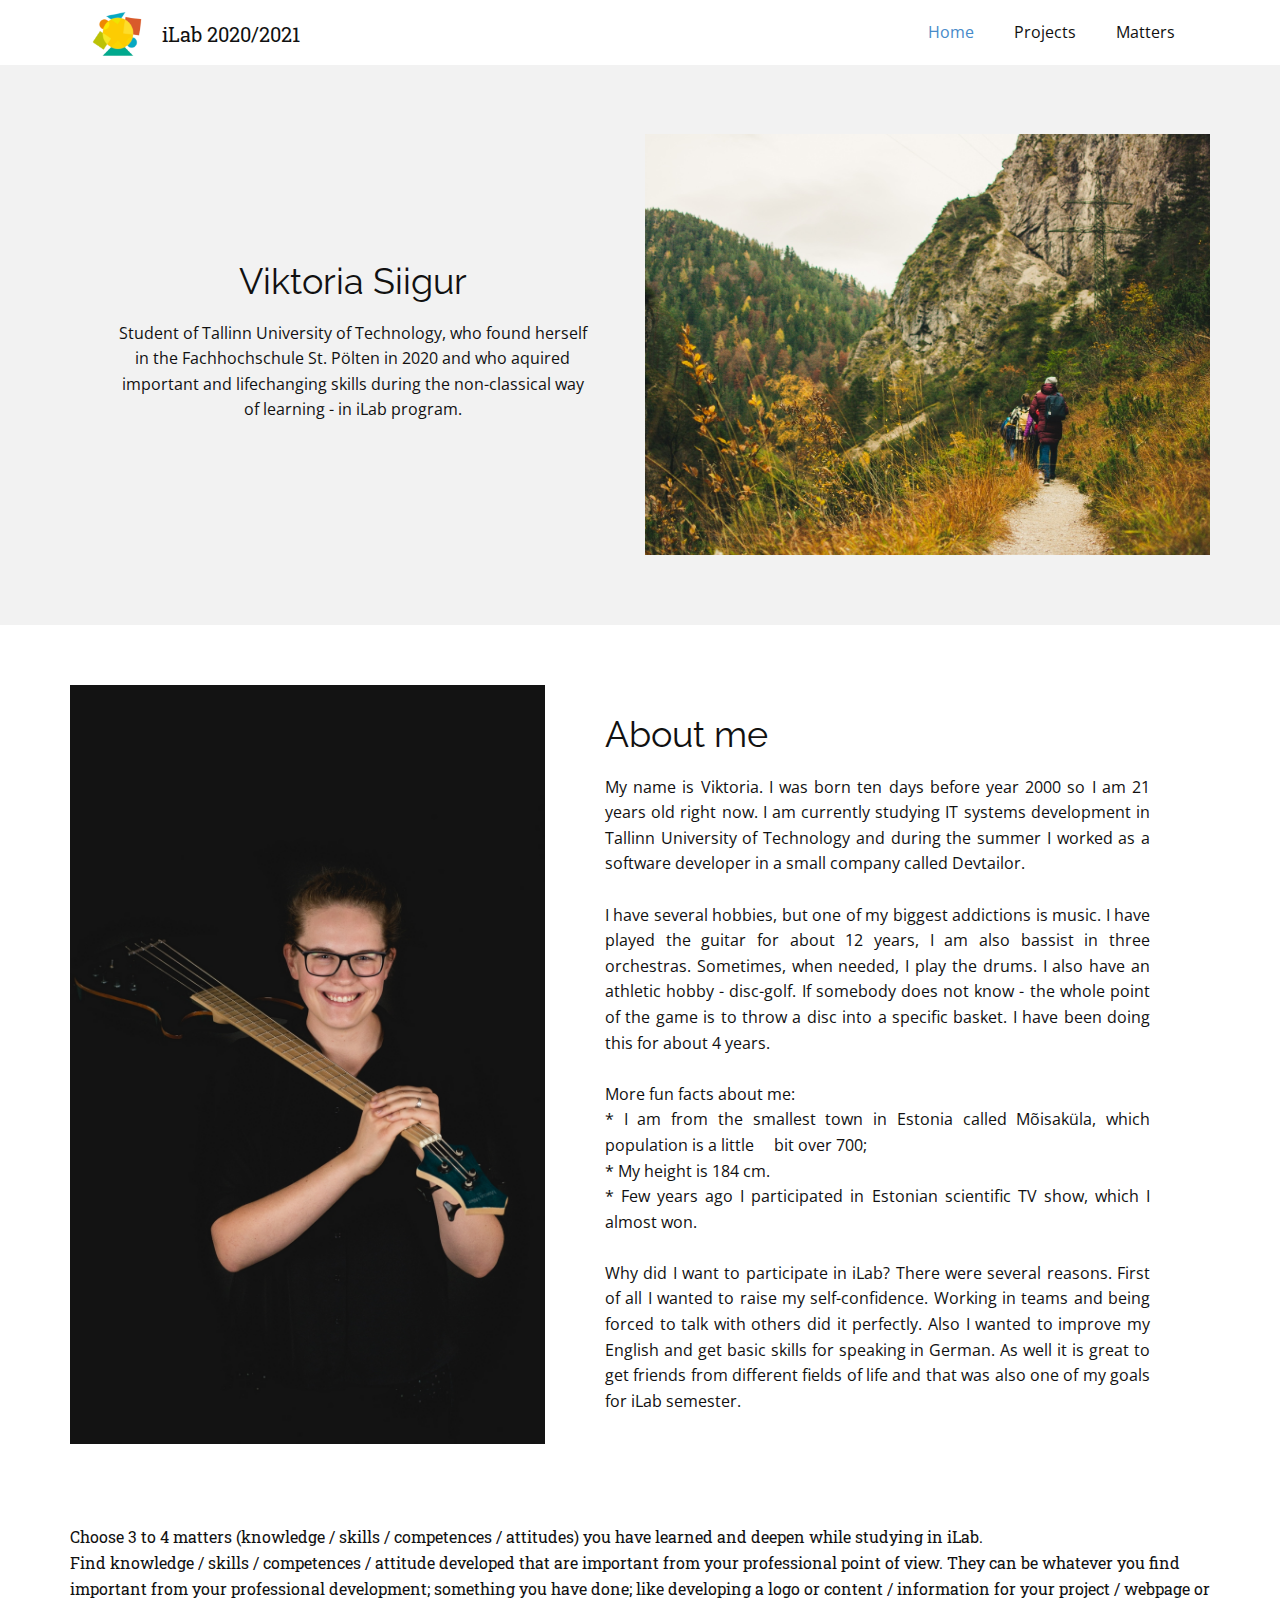
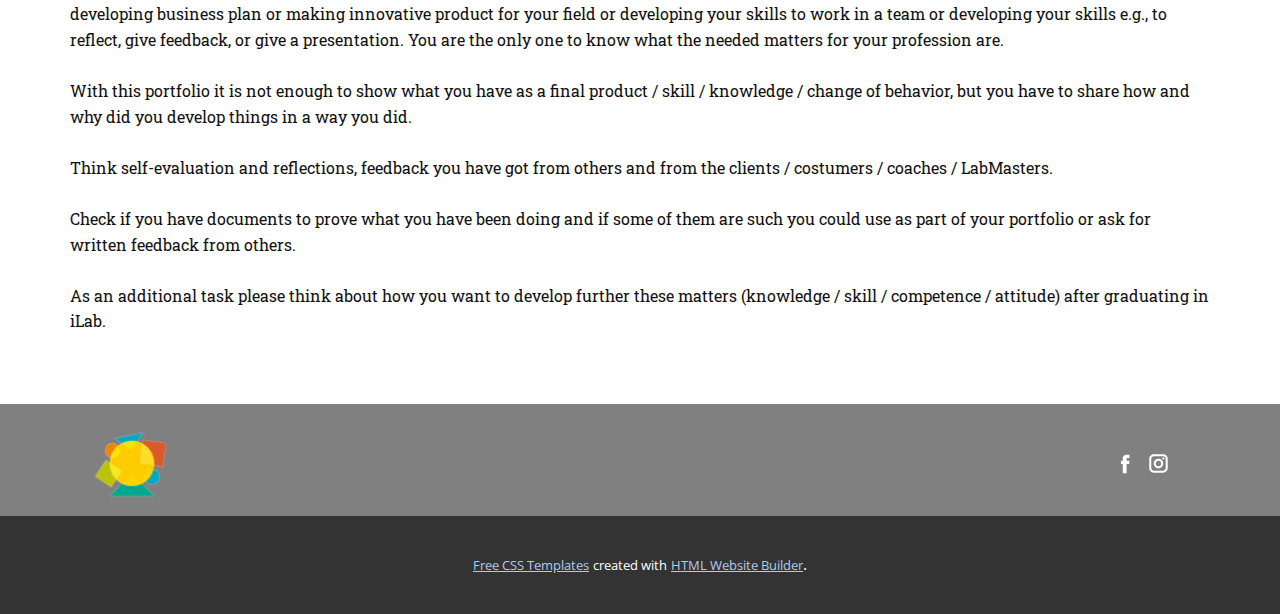
==== index.html @ 85424d56 "first commit" ====
<!DOCTYPE html>
<html style="font-size: 16px;">
  <head>
    <meta name="viewport" content="width=device-width, initial-scale=1.0">
    <meta charset="utf-8">
    <meta name="keywords" content="writing courses, About our students, Online Writing Classes,Learning, and Community, 01, 02, 03, 04, How to Describe Nature, Questions?&nbsp;Comments?">
    <meta name="description" content="">
    <meta name="page_type" content="np-template-header-footer-from-plugin">
    <title>Home</title>
    <link rel="stylesheet" href="nicepage.css" media="screen">
<link rel="stylesheet" href="Home.css" media="screen">
    <script class="u-script" type="text/javascript" src="jquery.js" defer=""></script>
    <script class="u-script" type="text/javascript" src="nicepage.js" defer=""></script>
    <meta name="generator" content="Nicepage 3.3.3, nicepage.com">
    <link id="u-theme-google-font" rel="stylesheet" href="https://fonts.googleapis.com/css?family=Raleway:100,100i,200,200i,300,300i,400,400i,500,500i,600,600i,700,700i,800,800i,900,900i|Open+Sans:300,300i,400,400i,600,600i,700,700i,800,800i">
    <link id="u-page-google-font" rel="stylesheet" href="https://fonts.googleapis.com/css?family=Roboto+Slab:100,300,400,700">
    
    
    
    
    <script type="application/ld+json">{
		"@context": "http://schema.org",
		"@type": "Organization",
		"name": "",
		"url": "index.html",
		"sameAs": [
				"https://facebook.com/viktoria.siigur",
				"https://www.instagram.com/viktoriasiigur"
		]
}</script>
    <meta property="og:title" content="Home">
    <meta property="og:type" content="website">
    <meta name="theme-color" content="#478ac9">
    <link rel="canonical" href="index.html">
    <meta property="og:url" content="index.html">
  </head>
  <body data-home-page="Home.html" data-home-page-title="Home" class="u-body"><header class="u-clearfix u-header u-header" id="sec-147c"><div class="u-clearfix u-sheet u-sheet-1">
        <nav class="u-menu u-menu-dropdown u-offcanvas u-menu-1" data-responsive-from="MD">
          <div class="menu-collapse" style="font-size: 1rem; letter-spacing: 0px;">
            <a class="u-button-style u-custom-left-right-menu-spacing u-custom-padding-bottom u-custom-top-bottom-menu-spacing u-nav-link u-text-active-palette-1-base u-text-hover-palette-2-base" href="#">
              <svg><use xmlns:xlink="http://www.w3.org/1999/xlink" xlink:href="#menu-hamburger"></use></svg>
              <svg version="1.1" xmlns="http://www.w3.org/2000/svg" xmlns:xlink="http://www.w3.org/1999/xlink"><defs><symbol id="menu-hamburger" viewBox="0 0 16 16" style="width: 16px; height: 16px;"><rect y="1" width="16" height="2"></rect><rect y="7" width="16" height="2"></rect><rect y="13" width="16" height="2"></rect>
</symbol>
</defs></svg>
            </a>
          </div>
          <div class="u-custom-menu u-nav-container">
            <ul class="u-nav u-unstyled u-nav-1"><li class="u-nav-item"><a class="u-button-style u-nav-link u-text-active-palette-1-base u-text-hover-palette-2-base" href="Home.html" style="padding: 10px 20px;">Home</a>
</li><li class="u-nav-item"><a class="u-button-style u-nav-link u-text-active-palette-1-base u-text-hover-palette-2-base" href="Projects.html" style="padding: 10px 20px;">Projects</a>
</li><li class="u-nav-item"><a class="u-button-style u-nav-link u-text-active-palette-1-base u-text-hover-palette-2-base" href="Matters.html" style="padding: 10px 20px;">Matters</a>
</li></ul>
          </div>
          <div class="u-custom-menu u-nav-container-collapse">
            <div class="u-black u-container-style u-inner-container-layout u-opacity u-opacity-95 u-sidenav">
              <div class="u-sidenav-overflow">
                <div class="u-menu-close"></div>
                <ul class="u-align-center u-nav u-popupmenu-items u-unstyled u-nav-2"><li class="u-nav-item"><a class="u-button-style u-nav-link" href="Home.html" style="padding: 10px 20px;">Home</a>
</li><li class="u-nav-item"><a class="u-button-style u-nav-link" href="Projects.html" style="padding: 10px 20px;">Projects</a>
</li><li class="u-nav-item"><a class="u-button-style u-nav-link" href="Matters.html" style="padding: 10px 20px;">Matters</a>
</li></ul>
              </div>
            </div>
            <div class="u-black u-menu-overlay u-opacity u-opacity-70"></div>
          </div>
        </nav>
        <img src="images/ilab-logo.png" alt="" class="u-image u-image-default u-preserve-proportions u-image-1" data-image-width="196" data-image-height="182">
        <p class="u-custom-font u-font-roboto-slab u-text u-text-1">iLab 2020/2021</p>
      </div></header>
    <section class="u-clearfix u-grey-5 u-section-1" id="sec-17df">
      <div class="u-clearfix u-sheet u-sheet-1">
        <div class="u-clearfix u-expanded-width u-gutter-10 u-layout-wrap u-layout-wrap-1">
          <div class="u-layout" style="">
            <div class="u-layout-row" style="">
              <div class="u-container-style u-layout-cell u-left-cell u-size-30 u-size-xs-60 u-layout-cell-1" src="">
                <div class="u-container-layout u-container-layout-1">
                  <h2 class="u-align-center u-text u-text-1">Viktoria Siigur</h2>
                  <p class="u-align-center u-text u-text-2">Student of Tallinn University of Technology, who found herself in the Fachhochschule St. Pölten in 2020 and who aquired important and lifechanging skills during the non-classical way of learning - in iLab program.</p>
                </div>
              </div>
              <div class="u-align-center u-container-style u-image u-layout-cell u-right-cell u-size-30 u-size-xs-60 u-image-1" src="" data-image-width="6000" data-image-height="4000">
                <div class="u-container-layout u-container-layout-2" src=""></div>
              </div>
            </div>
          </div>
        </div>
      </div>
    </section>
    <section class="u-clearfix u-section-2" id="sec-6fb1">
      <div class="u-clearfix u-sheet u-valign-middle u-sheet-1">
        <div class="u-clearfix u-expanded-width u-gutter-0 u-layout-spacing-vertical u-layout-wrap u-layout-wrap-1">
          <div class="u-layout">
            <div class="u-layout-row">
              <div class="u-container-style u-image u-layout-cell u-left-cell u-size-25 u-image-1" data-image-width="2203" data-image-height="3300">
                <div class="u-container-layout u-container-layout-1"></div>
              </div>
              <div class="u-container-style u-layout-cell u-right-cell u-size-35 u-layout-cell-2" src="">
                <div class="u-container-layout u-valign-bottom u-container-layout-2">
                  <h2 class="u-align-left u-text u-text-1">About me</h2>
                  <p class="u-align-justify u-text u-text-2">My name is Viktoria. I was born ten days before year 2000 so I am 21 years old right now. I am currently studying IT systems development in Tallinn University of Technology and during the summer I worked as a software developer in a small company called Devtailor.&nbsp;<br>
                    <br>I have several hobbies, but one of my biggest addictions is music. I have played the guitar for about 12 years, I am also bassist in three orchestras. Sometimes, when needed, I play the drums.&nbsp;I also have an athletic hobby - disc-golf. If somebody does not know - the whole point of the game is to throw a disc into a specific basket. I have been doing this for about 4 years.&nbsp;<br>
                    <br>More fun facts about me:<br>* I am from the smallest town in Estonia called Mõisaküla, which population is a little&nbsp; &nbsp; &nbsp;bit over 700;&nbsp;<br>* My height is 184 cm.<br>* Few years ago I participated in Estonian scientific TV show, which I almost won.<br>
                    <br>Why did I want to participate in iLab? There were several reasons. First of all I wanted to raise my self-confidence. Working in teams and being forced to talk with others did it perfectly. Also I wanted to improve my English and get basic skills for speaking in German. As well it is great to get friends from different fields of life and that was also one of my goals for iLab semester.&nbsp;
                  </p>
                </div>
              </div>
            </div>
          </div>
        </div>
      </div>
    </section>
    <section class="u-clearfix u-section-3" id="sec-59cd">
      <div class="u-clearfix u-sheet u-sheet-1">
        <p class="u-custom-font u-font-roboto-slab u-text u-text-1">Choose 3 to 4 matters (knowledge / skills / competences / attitudes) you have learned and deepen while studying in iLab.&nbsp;<br>Find knowledge / skills / competences / attitude developed that are important from your professional point of view. They can be whatever you find important from your professional development; something you have done; like developing a logo or content / information for your project / webpage or developing business plan or making innovative product for your field or developing your skills to work in a team or developing your skills e.g., to reflect, give feedback, or give a presentation. You are the only one to know what the needed matters for your profession are.<br>&nbsp;<br>With this portfolio it is not enough to show what you have as a final product / skill / knowledge / change of behavior, but you have to share&nbsp;how and why&nbsp;did you develop things in a way you did.&nbsp;<br>
          <br>Think self-evaluation and reflections, feedback you have got from others and from the clients / costumers / coaches / LabMasters.&nbsp;<br>
          <br>Check if you have documents to prove what you have been doing and if some of them are such you could use as part of your portfolio or ask for written feedback from others.<br>
          <br>As an additional task please think about how you want to develop further these matters (knowledge / skill / competence / attitude) after graduating in iLab.
        </p>
      </div>
    </section>
    
    
    <footer class="u-align-center-md u-align-center-sm u-align-center-xs u-clearfix u-footer u-grey-50 u-footer" id="sec-589f"><div class="u-clearfix u-sheet u-sheet-1">
        <div class="u-align-left u-social-icons u-spacing-10 u-social-icons-1">
          <a class="u-social-url" target="_blank" href="https://facebook.com/viktoria.siigur"><span class="u-icon u-icon-circle u-social-facebook u-social-type-logo u-icon-1"><svg class="u-svg-link" preserveAspectRatio="xMidYMin slice" viewBox="0 0 112 112" style=""><use xmlns:xlink="http://www.w3.org/1999/xlink" xlink:href="#svg-b3be"></use></svg><svg xmlns="http://www.w3.org/2000/svg" xmlns:xlink="http://www.w3.org/1999/xlink" version="1.1" xml:space="preserve" class="u-svg-content" viewBox="0 0 112 112" x="0px" y="0px" id="svg-b3be"><path d="M75.5,28.8H65.4c-1.5,0-4,0.9-4,4.3v9.4h13.9l-1.5,15.8H61.4v45.1H42.8V58.3h-8.8V42.4h8.8V32.2 c0-7.4,3.4-18.8,18.8-18.8h13.8v15.4H75.5z"></path></svg></span>
          </a>
          <a class="u-social-url" target="_blank" href="https://www.instagram.com/viktoriasiigur"><span class="u-icon u-icon-circle u-social-instagram u-social-type-logo u-icon-2"><svg class="u-svg-link" preserveAspectRatio="xMidYMin slice" viewBox="0 0 112 112" style=""><use xmlns:xlink="http://www.w3.org/1999/xlink" xlink:href="#svg-a861"></use></svg><svg xmlns="http://www.w3.org/2000/svg" xmlns:xlink="http://www.w3.org/1999/xlink" version="1.1" xml:space="preserve" class="u-svg-content" viewBox="0 0 112 112" x="0px" y="0px" id="svg-a861"><path d="M55.9,32.9c-12.8,0-23.2,10.4-23.2,23.2s10.4,23.2,23.2,23.2s23.2-10.4,23.2-23.2S68.7,32.9,55.9,32.9z M55.9,69.4c-7.4,0-13.3-6-13.3-13.3c-0.1-7.4,6-13.3,13.3-13.3s13.3,6,13.3,13.3C69.3,63.5,63.3,69.4,55.9,69.4z"></path><path d="M79.7,26.8c-3,0-5.4,2.5-5.4,5.4s2.5,5.4,5.4,5.4c3,0,5.4-2.5,5.4-5.4S82.7,26.8,79.7,26.8z"></path><path d="M78.2,11H33.5C21,11,10.8,21.3,10.8,33.7v44.7c0,12.6,10.2,22.8,22.7,22.8h44.7c12.6,0,22.7-10.2,22.7-22.7 V33.7C100.8,21.1,90.6,11,78.2,11z M91,78.4c0,7.1-5.8,12.8-12.8,12.8H33.5c-7.1,0-12.8-5.8-12.8-12.8V33.7 c0-7.1,5.8-12.8,12.8-12.8h44.7c7.1,0,12.8,5.8,12.8,12.8V78.4z"></path></svg></span>
          </a>
        </div>
        <img src="images/ilab-logo.png" alt="" class="u-image u-image-default u-preserve-proportions u-image-1" data-image-width="196" data-image-height="182">
      </div></footer>
    <section class="u-backlink u-clearfix u-grey-80">
      <a class="u-link" href="https://nicepage.com/css-templates" target="_blank">
        <span>Free CSS Templates</span>
      </a>
      <p class="u-text">
        <span>created with</span>
      </p>
      <a class="u-link" href="https://nicepage.com/html-website-builder" target="_blank">
        <span>HTML Website Builder</span>
      </a>. 
    </section>
  </body>
</html>
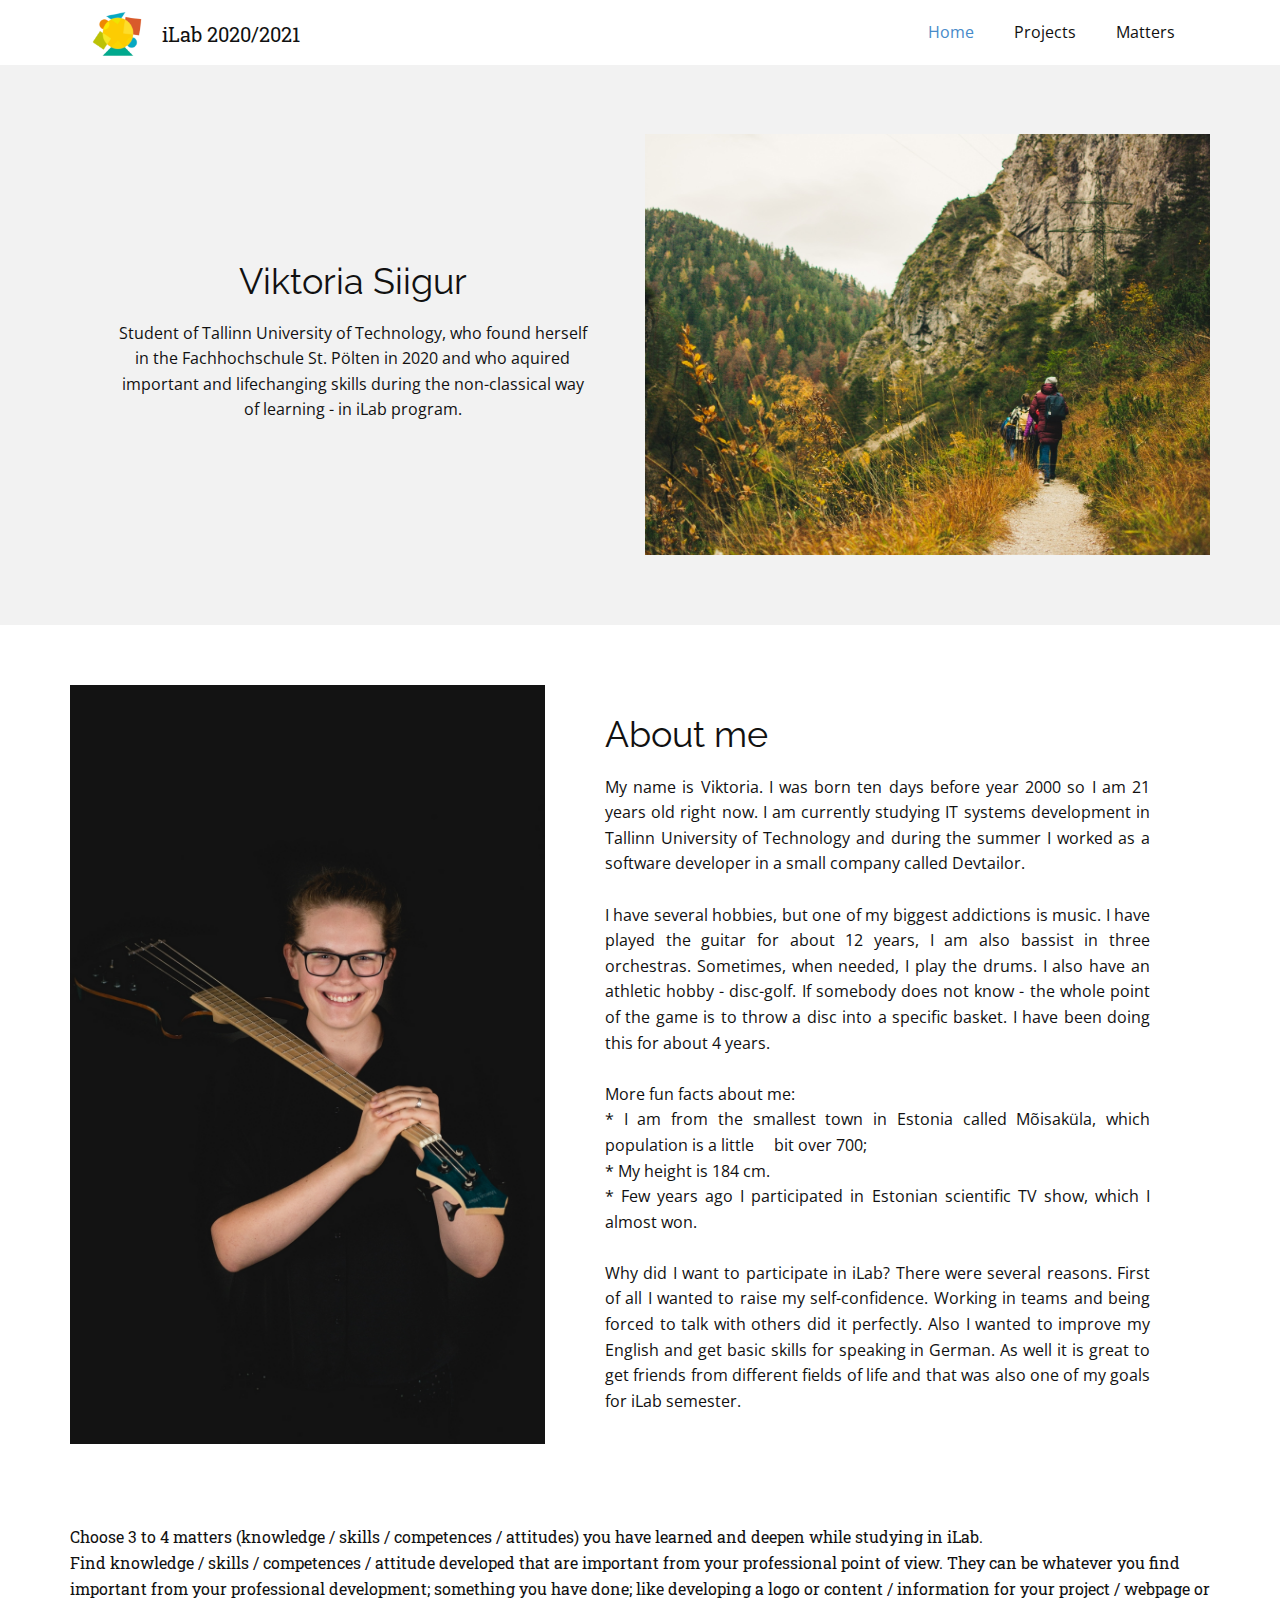
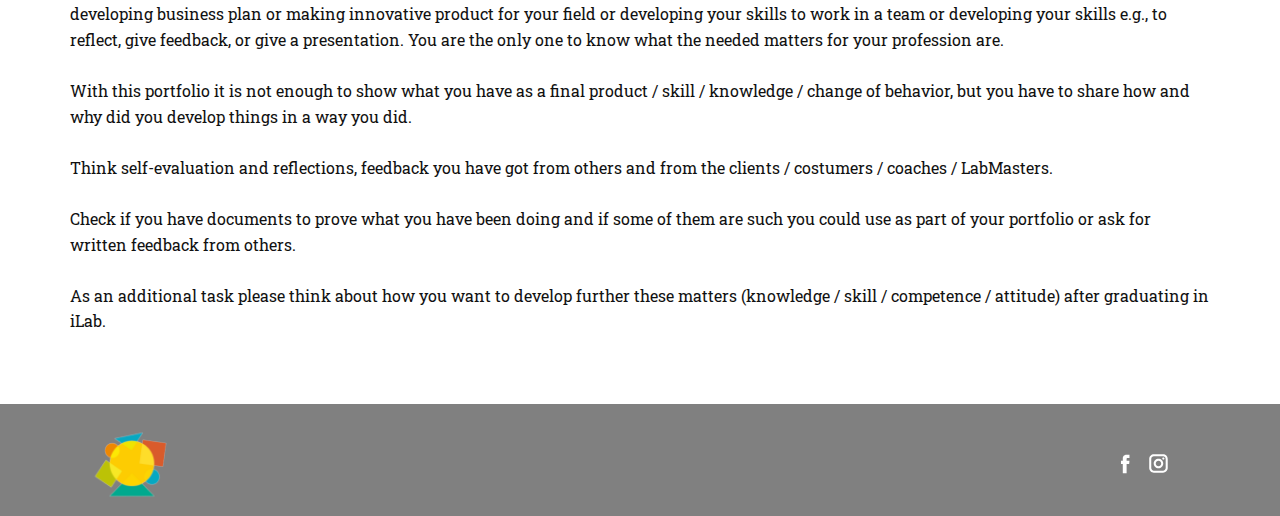
==== commit 7548c241: "text done" ====
--- a/index.html
+++ b/index.html
@@ -14,10 +14,10 @@
     <meta name="generator" content="Nicepage 3.3.3, nicepage.com">
     <link id="u-theme-google-font" rel="stylesheet" href="https://fonts.googleapis.com/css?family=Raleway:100,100i,200,200i,300,300i,400,400i,500,500i,600,600i,700,700i,800,800i,900,900i|Open+Sans:300,300i,400,400i,600,600i,700,700i,800,800i">
     <link id="u-page-google-font" rel="stylesheet" href="https://fonts.googleapis.com/css?family=Roboto+Slab:100,300,400,700">
-    
-    
-    
-    
+
+
+
+
     <script type="application/ld+json">{
 		"@context": "http://schema.org",
 		"@type": "Organization",
@@ -117,8 +117,8 @@
         </p>
       </div>
     </section>
-    
-    
+
+
     <footer class="u-align-center-md u-align-center-sm u-align-center-xs u-clearfix u-footer u-grey-50 u-footer" id="sec-589f"><div class="u-clearfix u-sheet u-sheet-1">
         <div class="u-align-left u-social-icons u-spacing-10 u-social-icons-1">
           <a class="u-social-url" target="_blank" href="https://facebook.com/viktoria.siigur"><span class="u-icon u-icon-circle u-social-facebook u-social-type-logo u-icon-1"><svg class="u-svg-link" preserveAspectRatio="xMidYMin slice" viewBox="0 0 112 112" style=""><use xmlns:xlink="http://www.w3.org/1999/xlink" xlink:href="#svg-b3be"></use></svg><svg xmlns="http://www.w3.org/2000/svg" xmlns:xlink="http://www.w3.org/1999/xlink" version="1.1" xml:space="preserve" class="u-svg-content" viewBox="0 0 112 112" x="0px" y="0px" id="svg-b3be"><path d="M75.5,28.8H65.4c-1.5,0-4,0.9-4,4.3v9.4h13.9l-1.5,15.8H61.4v45.1H42.8V58.3h-8.8V42.4h8.8V32.2 c0-7.4,3.4-18.8,18.8-18.8h13.8v15.4H75.5z"></path></svg></span>
@@ -128,16 +128,6 @@
         </div>
         <img src="images/ilab-logo.png" alt="" class="u-image u-image-default u-preserve-proportions u-image-1" data-image-width="196" data-image-height="182">
       </div></footer>
-    <section class="u-backlink u-clearfix u-grey-80">
-      <a class="u-link" href="https://nicepage.com/css-templates" target="_blank">
-        <span>Free CSS Templates</span>
-      </a>
-      <p class="u-text">
-        <span>created with</span>
-      </p>
-      <a class="u-link" href="https://nicepage.com/html-website-builder" target="_blank">
-        <span>HTML Website Builder</span>
-      </a>. 
-    </section>
+
   </body>
-</html>+</html>
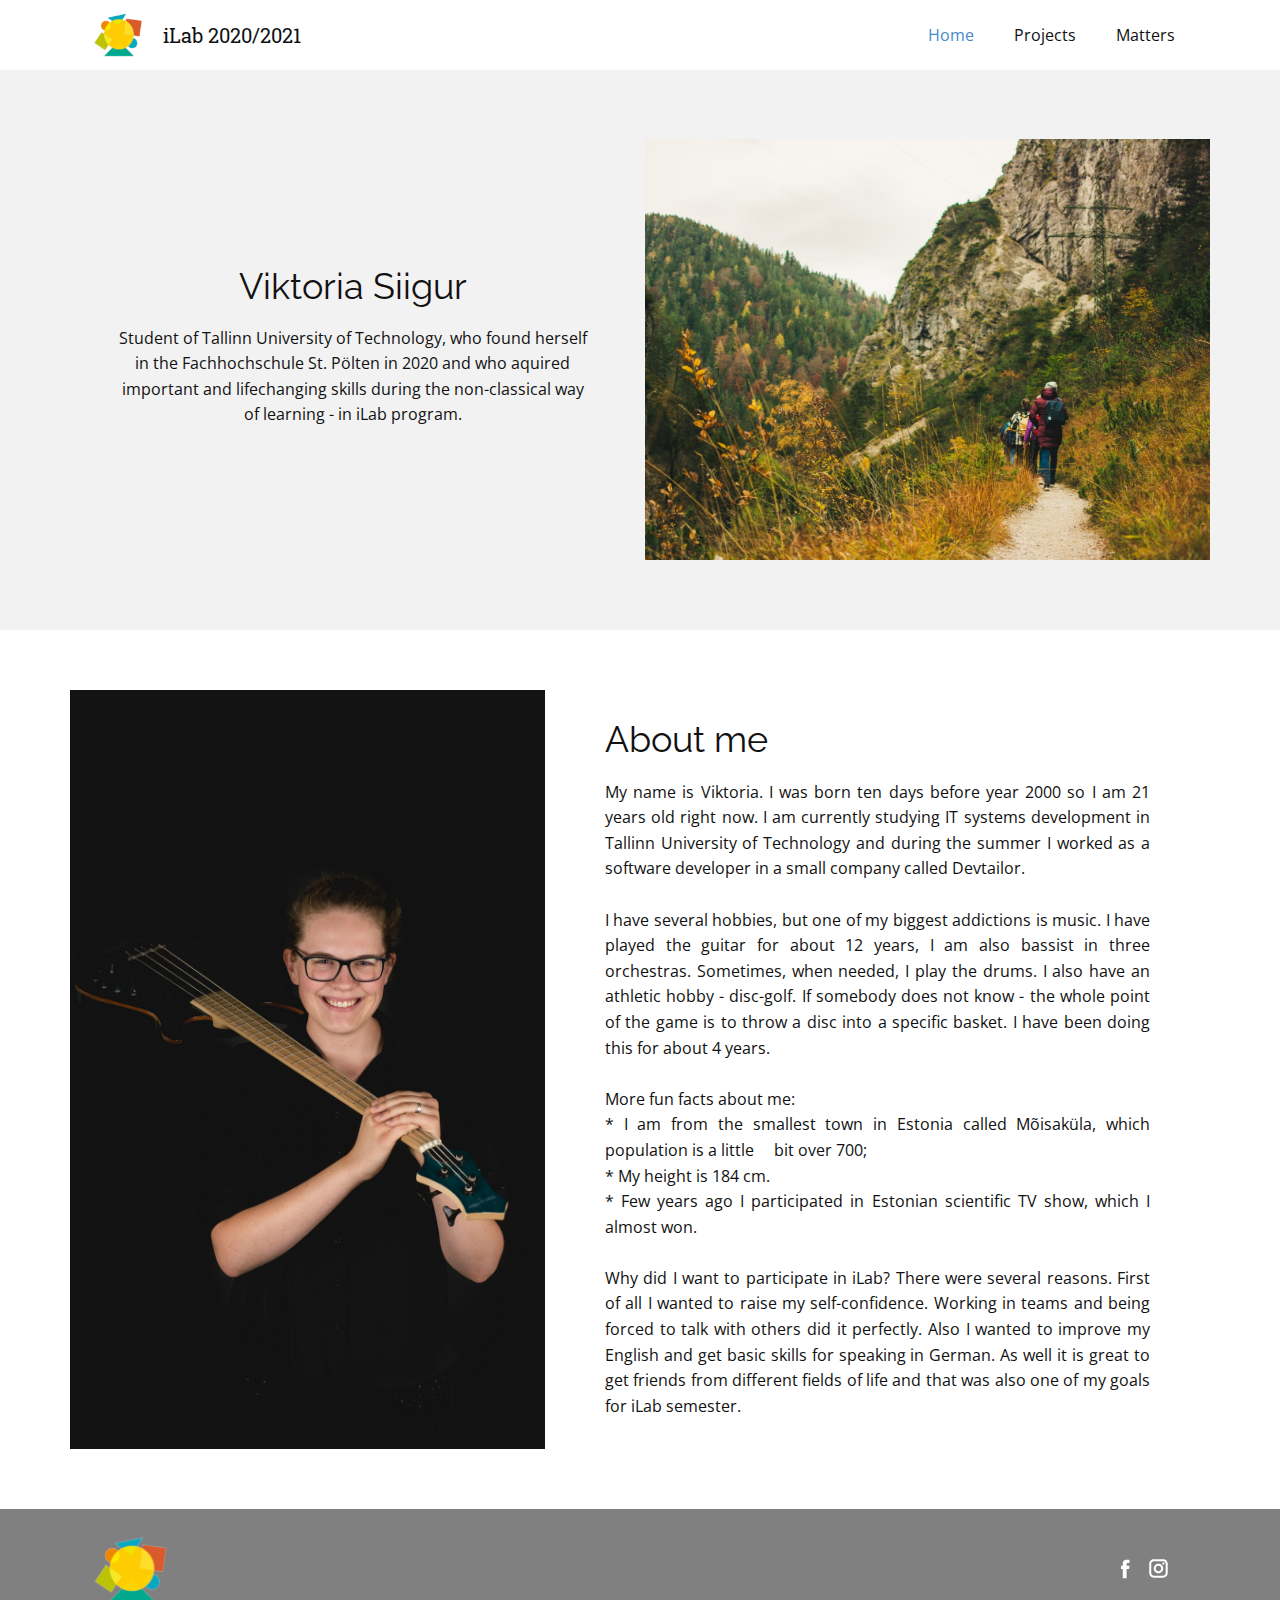
==== commit ea70bde1: "alignment fixes" ====
--- a/index.html
+++ b/index.html
@@ -14,7 +14,6 @@
     <meta name="generator" content="Nicepage 3.3.3, nicepage.com">
     <link id="u-theme-google-font" rel="stylesheet" href="https://fonts.googleapis.com/css?family=Raleway:100,100i,200,200i,300,300i,400,400i,500,500i,600,600i,700,700i,800,800i,900,900i|Open+Sans:300,300i,400,400i,600,600i,700,700i,800,800i">
     <link id="u-page-google-font" rel="stylesheet" href="https://fonts.googleapis.com/css?family=Roboto+Slab:100,300,400,700">
-
 
 
 
@@ -63,8 +62,8 @@
             <div class="u-black u-menu-overlay u-opacity u-opacity-70"></div>
           </div>
         </nav>
+        <p class="u-custom-font u-font-roboto-slab u-text u-text-1">iLab 2020/2021</p>
         <img src="images/ilab-logo.png" alt="" class="u-image u-image-default u-preserve-proportions u-image-1" data-image-width="196" data-image-height="182">
-        <p class="u-custom-font u-font-roboto-slab u-text u-text-1">iLab 2020/2021</p>
       </div></header>
     <section class="u-clearfix u-grey-5 u-section-1" id="sec-17df">
       <div class="u-clearfix u-sheet u-sheet-1">
@@ -108,15 +107,6 @@
         </div>
       </div>
     </section>
-    <section class="u-clearfix u-section-3" id="sec-59cd">
-      <div class="u-clearfix u-sheet u-sheet-1">
-        <p class="u-custom-font u-font-roboto-slab u-text u-text-1">Choose 3 to 4 matters (knowledge / skills / competences / attitudes) you have learned and deepen while studying in iLab.&nbsp;<br>Find knowledge / skills / competences / attitude developed that are important from your professional point of view. They can be whatever you find important from your professional development; something you have done; like developing a logo or content / information for your project / webpage or developing business plan or making innovative product for your field or developing your skills to work in a team or developing your skills e.g., to reflect, give feedback, or give a presentation. You are the only one to know what the needed matters for your profession are.<br>&nbsp;<br>With this portfolio it is not enough to show what you have as a final product / skill / knowledge / change of behavior, but you have to share&nbsp;how and why&nbsp;did you develop things in a way you did.&nbsp;<br>
-          <br>Think self-evaluation and reflections, feedback you have got from others and from the clients / costumers / coaches / LabMasters.&nbsp;<br>
-          <br>Check if you have documents to prove what you have been doing and if some of them are such you could use as part of your portfolio or ask for written feedback from others.<br>
-          <br>As an additional task please think about how you want to develop further these matters (knowledge / skill / competence / attitude) after graduating in iLab.
-        </p>
-      </div>
-    </section>
 
 
     <footer class="u-align-center-md u-align-center-sm u-align-center-xs u-clearfix u-footer u-grey-50 u-footer" id="sec-589f"><div class="u-clearfix u-sheet u-sheet-1">
--- a/nicepage.css
+++ b/nicepage.css
@@ -31198,11 +31198,11 @@
 }
 
 .u-header .u-sheet-1 {
-  min-height: 61px;
+  min-height: 70px;
 }
 
 .u-header .u-menu-1 {
-  margin: 14px 15px 0 auto;
+  margin: 17px 15px 0 auto;
 }
 
 .u-header .u-nav-1 {
@@ -31214,16 +31214,16 @@
   font-size: 1.25rem;
 }
 
-.u-header .u-image-1 {
-  width: 64px;
-  height: 60px;
-  margin: -46px auto 0 17px;
-}
-
 .u-header .u-text-1 {
   font-size: 1.25rem;
   font-weight: normal;
-  margin: -46px 907px 15px 92px;
+  margin: -34px 906px 0 93px;
+}
+
+.u-header .u-image-1 {
+  width: 62px;
+  height: 58px;
+  margin: -45px auto 6px 19px;
 }
 @media (max-width: 1199px) {
   .u-header .u-menu-1 {
@@ -31231,34 +31231,81 @@
     margin-right: 0;
   }
 
+  .u-header .u-text-1 {
+    width: auto;
+    margin-top: -34px;
+    margin-right: 361px;
+    margin-left: 95px;
+  }
+
   .u-header .u-image-1 {
-    width: 64px;
-    height: 59px;
-    margin-top: -46px;
+    width: 55px;
+    height: 51px;
+    margin-top: -42px;
+    margin-bottom: 12px;
+  }
+}
+@media (max-width: 991px) {
+  .u-header .u-sheet-1 {
+    min-height: 73px;
+  }
+
+  .u-header .u-menu-1 {
+    margin-top: 20px;
   }
 
   .u-header .u-text-1 {
+    margin-right: 473px;
+  }
+
+  .u-header .u-image-1 {
+    width: 62px;
+    height: 58px;
     margin-top: -45px;
-    margin-right: 799px;
-    margin-left: 76px;
-  }
-}
-@media (max-width: 991px) {
+    margin-bottom: 8px;
+    margin-left: 21px;
+  }
+}
+@media (max-width: 767px) {
+  .u-header .u-sheet-1 {
+    min-height: 63px;
+  }
+
+  .u-header .u-menu-1 {
+    margin-top: 12px;
+    margin-right: 17px;
+  }
+
   .u-header .u-text-1 {
-    margin-right: 579px;
-    margin-left: 58px;
-  }
-}
-@media (max-width: 767px) {
+    margin-top: -28px;
+    margin-right: 186px;
+    margin-left: 62px;
+  }
+
+  .u-header .u-image-1 {
+    margin-bottom: 3px;
+    margin-left: 0;
+  }
+}
+@media (max-width: 575px) {
+  .u-header .u-sheet-1 {
+    min-height: 61px;
+  }
+
+  .u-header .u-menu-1 {
+    margin-top: 15px;
+    margin-right: 0;
+  }
+
   .u-header .u-text-1 {
-    margin-right: 399px;
-    margin-left: 44px;
-  }
-}
-@media (max-width: 575px) {
-  .u-header .u-text-1 {
-    margin-right: 199px;
-    margin-left: 28px;
+    margin-top: -34px;
+    margin-right: 134px;
+    margin-left: 65px;
+  }
+
+  .u-header .u-image-1 {
+    margin-top: -43px;
+    margin-bottom: 0;
   }
 }
 .u-footer {
@@ -31305,16 +31352,30 @@
 }
 
 @media (max-width: 767px) {
+  .u-footer .u-sheet-1 {
+    min-height: 208px;
+  }
+
   .u-footer .u-social-icons-1 {
-    margin-top: 100px;
+    margin-top: 132px;
     margin-right: auto;
   }
 
   .u-footer .u-image-1 {
-    margin-top: -10px;
-  }
-}
-
+    margin-top: -125px;
+    margin-left: auto;
+    margin-bottom: 60px;
+  }
+}
+@media (max-width: 575px) {
+  .u-footer .u-social-icons-1 {
+    margin-top: 142px;
+  }
+
+  .u-footer .u-image-1 {
+    margin-top: -132px;
+  }
+}
 
  /*begin-variables base-font-size*/ 
  html { font-size: 16px; }
--- a/Home.css
+++ b/Home.css
@@ -49,6 +49,10 @@
     min-height: 355px;
   }
 
+  .u-section-1 .u-text-1 {
+    margin-top: 57px;
+  }
+
   .u-section-1 .u-text-2 {
     margin-left: 0;
     margin-right: 0;
@@ -62,7 +66,7 @@
 
 @media (max-width: 991px) {
   .u-section-1 .u-layout-cell-1 {
-    min-height: 100px;
+    min-height: 360px;
   }
 
   .u-section-1 .u-container-layout-1 {
@@ -70,6 +74,14 @@
     padding-right: 30px;
   }
 
+  .u-section-1 .u-text-1 {
+    margin-top: 28px;
+  }
+
+  .u-section-1 .u-text-2 {
+    margin-top: 28px;
+  }
+
   .u-section-1 .u-image-1 {
     min-height: 272px;
   }
@@ -81,6 +93,10 @@
 }
 
 @media (max-width: 767px) {
+  .u-section-1 .u-layout-cell-1 {
+    min-height: 100px;
+  }
+
   .u-section-1 .u-container-layout-1 {
     padding-left: 10px;
     padding-right: 10px;
@@ -204,10 +220,4 @@
   .u-section-2 .u-image-1 {
     min-height: 343px;
   }
-}.u-section-3 .u-sheet-1 {
-  min-height: 500px;
-}
-
-.u-section-3 .u-text-1 {
-  margin: 20px 0 60px;
 }